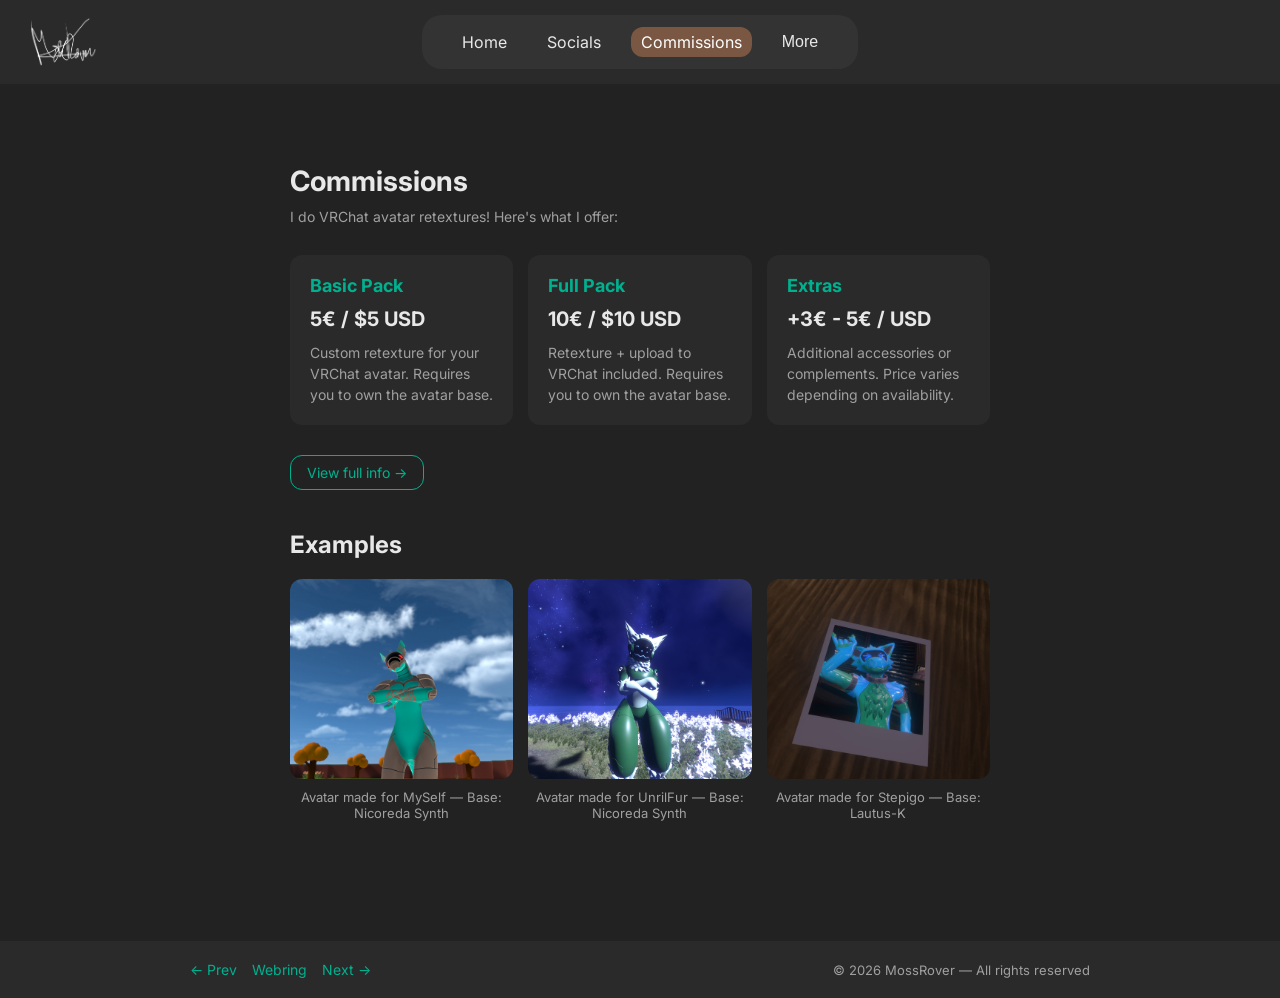
==== commissions.html @ 7683f743 "1st commit new moss website" ====
<head>
  <meta charset="UTF-8">
  <meta name="viewport" content="width=device-width, initial-scale=1.0">
  <meta name="color-scheme" content="dark">
  <style>html, body { background-color: #222222; visibility: hidden; }</style>
  <title>moss's spaceship</title>
  <link href="https://fonts.googleapis.com/css2?family=Inter:wght@400;500;600;700&display=swap" rel="stylesheet">
  <link rel="stylesheet" href="https://cdnjs.cloudflare.com/ajax/libs/font-awesome/6.6.0/css/all.min.css">
  <link rel="stylesheet" href="styles.css">
</head>
<body>

<header>
  <a href="index.html" class="logo">
    <img src="assets/others/mossrover_sign_logo.png" alt="Logo">
  </a>
  <nav class="navbar">
    <a href="index.html">Home</a>
    <a href="socials.html">Socials</a>
    <a href="commissions.html" class="active">Commissions</a>
    <div class="dropdown">
      <button class="dropdown-btn" onclick="toggleMenu()">More</button>
      <div class="dropdown-menu">
        <a href="tech.html">My Tech</a>
        <a href="#">WIP 🚧</a>
      </div>
    </div>
  </nav>
</header>

<main>
  <div class="commissions-container">
    <h1>Commissions</h1>
    <p>I do VRChat avatar retextures! Here's what I offer:</p>

    <div class="pricing-cards">
      <div class="pricing-card">
        <h2>Basic Pack</h2>
        <p class="price">5€ / $5 USD</p>
        <p>Custom retexture for your VRChat avatar. Requires you to own the avatar base.</p>
      </div>
      <div class="pricing-card">
        <h2>Full Pack</h2>
        <p class="price">10€ / $10 USD</p>
        <p>Retexture + upload to VRChat included. Requires you to own the avatar base.</p>
      </div>
      <div class="pricing-card">
        <h2>Extras</h2>
        <p class="price">+3€ - 5€ / USD</p>
        <p>Additional accessories or complements. Price varies depending on availability.</p>
      </div>
    </div>

    <a href="https://commissions.m055-r0-v3r.com" target="_blank" class="commission-btn">View full info →</a>

    <h2 class="examples-title">Examples</h2>
    <div class="examples-grid">
      <div class="example-card">
        <a onclick="openLightbox(0)" class="gallery-item">
          <img src="assets/commissions_photos/moss_synth_avatar.png" class="example-img">
        </a>
        <p>Avatar made for MySelf — Base: Nicoreda Synth</p>
      </div>
      <div class="example-card">
        <a onclick="openLightbox(1)" class="gallery-item">
          <img src="assets/commissions_photos/unril_protogen_avatar.png" class="example-img">
        </a>
        <p>Avatar made for UnrilFur — Base: Nicoreda Synth</p>
      </div>
      <div class="example-card">
        <a onclick="openLightbox(2)" class="gallery-item">
          <img src="assets/commissions_photos/stepigo_lautus-k_avatar.png" class="example-img">
        </a>
        <p>Avatar made for Stepigo — Base: Lautus-K</p>
      </div>
    </div>
  </div>
</main>

<div class="lightbox" id="lightbox" onclick="handleLightboxClick(event)">
  <a class="lightbox-close" onclick="closeLightbox()"></a>
  <button class="lightbox-prev" onclick="prevImage()">&#8592;</button>
  <div class="lightbox-content">
    <img id="lightbox-img" src="" alt="">
    <p id="lightbox-desc"></p>
  </div>
  <button class="lightbox-next" onclick="nextImage()">&#8594;</button>
</div>

<footer>
  <div class="footer-content">
    <div class="footer-webring">
      <a href="https://protogen.chat/webring/m055-r0-v3r.com/previous">← Prev</a>
      <a href="https://protogen.chat/webring">Webring</a>
      <a href="https://protogen.chat/webring/m055-r0-v3r.com/next">Next →</a>
    </div>
    <p class="footer-copy">© 2026 MossRover — All rights reserved</p>
  </div>
</footer>

<script>
  document.addEventListener('DOMContentLoaded', function() {
    document.fonts.ready.then(function() {
      document.body.style.visibility = 'visible';
    });
  });

  function toggleMenu() {
    const menu = document.querySelector('.dropdown-menu');
    menu.classList.toggle('active');
  }

  const images = [
    { src: "assets/commissions_photos/moss_synth_avatar.png", desc: "Avatar made for MySelf — Base: Nicoreda Synth" },
    { src: "assets/commissions_photos/unril_protogen_avatar.png", desc: "Avatar made for UnrilFur — Base: Nicoreda Protogen" },
    { src: "assets/commissions_photos/stepigo_lautus-k_avatar.png", desc: "Avatar made for Stepigo — Base: Lautus-K" }
  ];

  let currentIndex = 0;

  function openLightbox(index) {
    currentIndex = index;
    document.getElementById('lightbox-img').src = images[currentIndex].src;
    document.getElementById('lightbox-desc').textContent = images[currentIndex].desc;
    document.getElementById('lightbox').classList.add('active');
  }

  function closeLightbox() {
    document.getElementById('lightbox').classList.remove('active');
  }

  function handleLightboxClick(event) {
    if (event.target === document.getElementById('lightbox')) {
      closeLightbox();
    }
  }

  function nextImage() {
    currentIndex = (currentIndex + 1) % images.length;
    document.getElementById('lightbox-img').src = images[currentIndex].src;
    document.getElementById('lightbox-desc').textContent = images[currentIndex].desc;
  }

  function prevImage() {
    currentIndex = (currentIndex - 1 + images.length) % images.length;
    document.getElementById('lightbox-img').src = images[currentIndex].src;
    document.getElementById('lightbox-desc').textContent = images[currentIndex].desc;
  }

  document.addEventListener('keydown', function(event) {
    if (event.key === 'Escape') {
      closeLightbox();
    }
    if (event.key === 'ArrowRight') {
      nextImage();
    }
    if (event.key === 'ArrowLeft') {
      prevImage();
    }
  });

  function openLightbox(index) {
    currentIndex = index;
    document.getElementById('lightbox-img').src = images[currentIndex].src;
    document.getElementById('lightbox-desc').textContent = images[currentIndex].desc;
    document.getElementById('lightbox').classList.add('active');
    document.body.style.overflow = 'hidden'; // evita el scroll mientras está abierto
    window.scrollTo(0, 0);  // añade esto
  }

  function closeLightbox() {
    document.getElementById('lightbox').classList.remove('active');
    document.body.style.overflow = ''; // restaura el scroll
  }
</script>

</body>
</html>
---- styles.css ----
* {
    margin: 0;
    padding: 0;
    box-sizing: border-box;
}

html {
    scroll-behavior: smooth;
    background-color: #222222;
}

html, body {
    overflow-x: hidden;
}

body {
    background-color: #222222;
    font-family: 'Inter', sans-serif;
}

header {
    background-color: #2a2a2a;
    display: grid;
    grid-template-columns: 1fr auto 1fr;
    align-items: center;
    padding: 15px 30px;
    width: 100%;
    animation: slideDown 0.6s ease forwards;
}

.navbar {
    background-color: #333333;
    border-radius: 20px;
    padding: 12px 30px;
    display: flex;
    gap: 20px;
    align-items: center;
    margin: 0 auto;
}

.navbar a {
    text-decoration: none;
    color: #e8e8e8;
    font-size: 16px;
    padding: 5px 10px;
    border-radius: 12px;
    transition: background-color 0.2s ease;
}

.navbar a:hover, .navbar a.active {
    background-color: #795743;
    color: #ffffff;
}

.dropdown {
    position: relative;
}

.dropdown-btn {
    background: none;
    border: none;
    font-size: 16px;
    color: #e8e8e8;
    cursor: pointer;
    padding: 5px 10px;
    border-radius: 12px;
    transition: background-color 0.2s ease;
}

.dropdown-btn:hover, .dropdown-btn.active {
    background-color: #795743;
    color: #ffffff;
}

.dropdown-menu {
    display: none;
    position: absolute;
    top: 100%;
    left: 0;
    background-color: #2a2a2a;
    border-radius: 8px;
    padding: 8px;
    flex-direction: column;
    gap: 5px;
    min-width: 120px;
    white-space: nowrap;
}

.dropdown-menu.active {
    display: flex;
}

.dropdown-menu a {
    text-decoration: none;
    color: #e8e8e8;
    font-size: 14px;
    padding: 4px 8px;
    border-radius: 6px;
}

.dropdown-menu a:hover {
    background-color: #795743;
    color: #ffffff;
}

main {
    padding: 40px;
    display: flex;
    flex-direction: column;
    align-items: center;
    gap: 20px;
    animation: slideFromTop 0.4s ease forwards;
}

.hero {
    min-height: 75vh;
    display: flex;
    align-items: center;
    justify-content: center;
    width: 100%;
}

.card {
    background-color: #2a2a2a;
    border-radius: 16px;
    padding: 40px;
    display: flex;
    flex-direction: row;
    align-items: center;
    gap: 30px;
    width: 65%;
    will-change: filter;
}

.card img {
    width: 200px;
    height: 200px;
    border-radius: 16px;
    flex-shrink: 0;
}

.card-text h1 {
    font-size: 22px;
    color: #00b18f;
}

.card-text p {
    font-size: 14px;
    color: #a0a0a0;
}

.card-large {
    width: 70%;
    flex-direction: column;
    align-items: flex-start;
    gap: 10px;
}

.card-large h2 {
    font-size: 18px;
    color: #00b18f;
    margin-bottom: 5px;
    margin-top: 20px;
}

.card-large p {
    font-size: 14px;
    color: #a0a0a0;
    line-height: 1.6;
}

.scroll-btn {
    display: inline-block;
    margin-top: 10px;
    text-decoration: none;
    color: #00b18f;
    font-size: 14px;
    border: 1px solid #00b18f;
    padding: 5px 12px;
    border-radius: 12px;
}

.scroll-btn:hover {
    background-color: #00b18f;
    color: #ffffff;
}

.socials-container {
    padding: 40px;
    width: 65%;
}

.socials-container h1 {
    font-size: 28px;
    color: #e8e8e8;
    margin-bottom: 20px;
}

.socials-grid {
    display: grid;
    grid-template-columns: repeat(3, 1fr);
    gap: 15px;
}

.social-card {
    background-color: #2a2a2a;
    border-radius: 12px;
    padding: 20px;
    text-align: center;
    text-decoration: none;
    color: #e8e8e8;
    font-size: 16px;
    font-weight: bold;
    display: flex;
    flex-direction: column;
    align-items: center;
    gap: 8px;
    transition: background-color 0.2s ease;
    will-change: filter;
}

.social-card i {
    font-size: 28px;
}

.social-card:hover {
    background-color: #795743;
    color: #ffffff;
}

.cool-sites {
    margin-top: 40px;
}

.cool-sites h2 {
    font-size: 24px;
    color: #e8e8e8;
    margin-bottom: 10px;
}

.cool-sites p {
    font-size: 14px;
    color: #a0a0a0;
    margin-bottom: 20px;
}

.cool-sites-grid {
    display: flex;
    flex-wrap: wrap;
    gap: 10px;
}

.cool-site-banner {
    background-color: #2a2a2a;
    border-radius: 8px;
    width: 120px;
    height: 40px;
    display: flex;
    align-items: center;
    justify-content: center;
    text-decoration: none;
    color: #e8e8e8;
    font-size: 12px;
    transition: background-color 0.2s ease;
    will-change: filter;
}

.cool-site-banner:hover {
    background-color: #795743;
}

.cool-site-banner img {
    width: 100%;
    height: 100%;
    object-fit: cover;
    border-radius: 8px;
}

.logo img {
    height: 50px;
    width: auto;
}

.commissions-container {
    padding: 40px;
    width: 65%;
}

.commissions-container h1 {
    font-size: 28px;
    color: #e8e8e8;
    margin-bottom: 10px;
}

.commissions-container > p {
    font-size: 14px;
    color: #a0a0a0;
    margin-bottom: 30px;
}

.pricing-cards {
    display: grid;
    grid-template-columns: repeat(3, 1fr);
    gap: 15px;
    margin-bottom: 30px;
}

.pricing-card {
    background-color: #2a2a2a;
    border-radius: 12px;
    padding: 20px;
    display: flex;
    flex-direction: column;
    gap: 8px;
    will-change: filter;
}

.pricing-card h2 {
    font-size: 18px;
    color: #00b18f;
}

.pricing-card .price {
    font-size: 20px;
    font-weight: bold;
    color: #e8e8e8;
}

.pricing-card p {
    font-size: 14px;
    color: #a0a0a0;
    line-height: 1.5;
}

.commission-btn {
    display: inline-block;
    margin-bottom: 40px;
    text-decoration: none;
    color: #00b18f;
    font-size: 14px;
    border: 1px solid #00b18f;
    padding: 8px 16px;
    border-radius: 12px;
    transition: background-color 0.2s ease;
}

.commission-btn:hover {
    background-color: #00b18f;
    color: #ffffff;
}

.examples-title {
    font-size: 24px;
    color: #e8e8e8;
    margin-bottom: 20px;
}

.examples-grid {
    display: grid;
    grid-template-columns: repeat(3, 1fr);
    gap: 15px;
}

.example-card {
    display: flex;
    flex-direction: column;
    gap: 10px;
}

.example-placeholder {
    width: 100%;
    height: 200px;
    background-color: #333333;
    border-radius: 12px;
}

.example-card p {
    font-size: 13px;
    color: #a0a0a0;
    text-align: center;
}

.tech-container {
    padding: 40px;
    width: 65%;
}

.tech-container h1 {
    font-size: 28px;
    color: #e8e8e8;
    margin-bottom: 30px;
}

.tech-section {
    margin-bottom: 30px;
}

.tech-section h2 {
    font-size: 20px;
    color: #e8e8e8;
    margin-bottom: 15px;
}

.tech-card {
    background-color: #2a2a2a;
    border-radius: 16px;
    padding: 20px;
    display: flex;
    flex-direction: column;
    gap: 10px;
    will-change: filter;
}

.tech-row {
    display: flex;
    gap: 20px;
    font-size: 14px;
    border-bottom: 1px solid #333333;
    padding-bottom: 10px;
}

.tech-row:last-child {
    border-bottom: none;
    padding-bottom: 0;
}

.tech-label {
    font-weight: bold;
    color: #00b18f;
    min-width: 180px;
}

.tech-value {
    color: #a0a0a0;
}

.gallery-item {
    display: block;
    cursor: pointer;
}

.gallery {
    display: flex;
    gap: 15px;
    margin-top: 10px;
    flex-wrap: wrap;
}

.gallery-placeholder {
    width: 150px;
    height: 150px;
    background-color: #333333;
    border-radius: 12px;
}

.gallery-img {
    width: 150px;
    height: 150px;
    object-fit: cover;
    border-radius: 12px;
    cursor: pointer;
}

.lightbox {
    display: none;
    position: fixed;
    top: 0;
    left: 0;
    width: 100vw;
    height: 100vh;
    background-color: rgba(0, 0, 0, 0.9);
    z-index: 999;
    align-items: center;
    justify-content: center;
    overflow: hidden;
}

.lightbox.active {
    display: flex;
}

.lightbox img {
    max-width: 80%;
    max-height: 80%;
    border-radius: 12px;
}

.lightbox-close {
    position: fixed;
    top: 0;
    left: 0;
    width: 100%;
    height: 100%;
    z-index: -1;
    cursor: pointer;
}

.lightbox-prev, .lightbox-next {
    background: none;
    border: none;
    color: white;
    font-size: 40px;
    cursor: pointer;
    padding: 20px;
    z-index: 1000;
}

.lightbox-prev:hover, .lightbox-next:hover {
    color: #00b18f;
}

.lightbox-content {
    display: flex;
    flex-direction: column;
    align-items: center;
    gap: 10px;
}

#lightbox-desc {
    color: #e8e8e8;
    font-size: 14px;
    text-align: center;
}

@keyframes softIn {
    from {
        filter: blur(3px);
        opacity: 0.5;
    }
    to {
        filter: blur(0px);
        opacity: 1;
    }
}

@keyframes slideFromTop {
    from {
        opacity: 0;
        transform: translateY(-20px);
    }
    to {
        opacity: 1;
        transform: translateY(0px);
    }
}

@keyframes slideDown {
    from {
        opacity: 0;
        transform: translateY(-100%);
    }
    to {
        opacity: 1;
        transform: translateY(0);
    }
}

@keyframes fadeSlideUp {
    from {
        opacity: 0;
        transform: translateY(20px);
    }
    to {
        opacity: 1;
        transform: translateY(0);
    }
}

footer {
    background-color: #2a2a2a;
    padding: 20px 40px;
    margin-top: 40px;
    width: 100%;
}

.footer-content {
    display: flex;
    justify-content: space-between;
    align-items: center;
    max-width: 900px;
    margin: 0 auto;
}

.footer-webring {
    display: flex;
    align-items: center;
    gap: 15px;
    color: #a0a0a0;
    font-size: 14px;
}

.footer-webring a {
    text-decoration: none;
    color: #00b18f;
    transition: color 0.2s ease;
}

.footer-webring a:hover {
    color: #795743;
}

.footer-copy {
    font-size: 13px;
    color: #a0a0a0;
}

.example-img {
    width: 100%;
    height: 200px;
    object-fit: cover;
    border-radius: 12px;
    cursor: pointer;
}
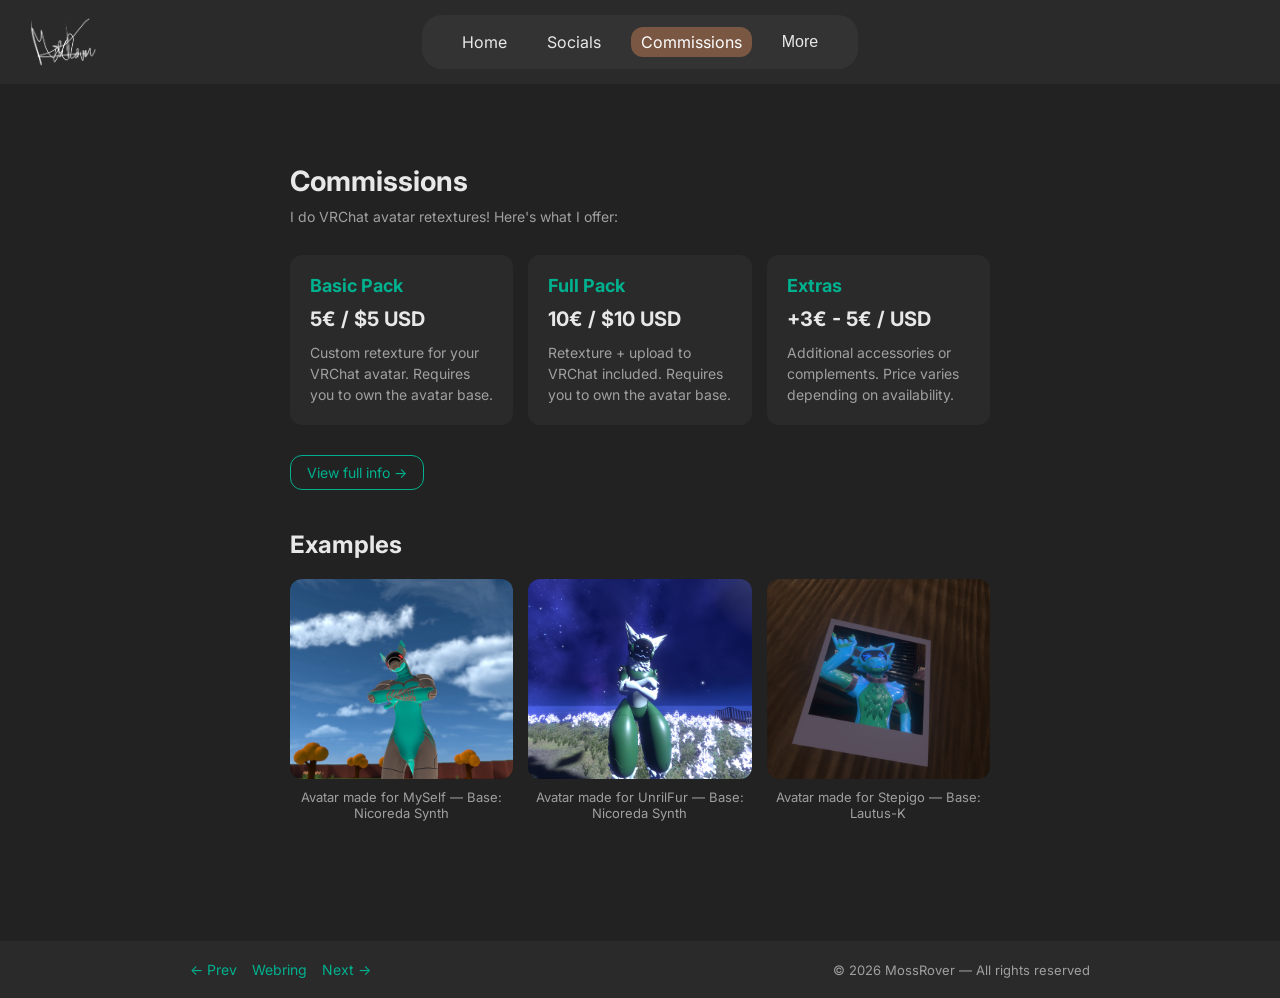
==== commit 600e71c6: "added favicon/tab icon" ====
--- a/commissions.html
+++ b/commissions.html
@@ -7,6 +7,7 @@
   <link href="https://fonts.googleapis.com/css2?family=Inter:wght@400;500;600;700&display=swap" rel="stylesheet">
   <link rel="stylesheet" href="https://cdnjs.cloudflare.com/ajax/libs/font-awesome/6.6.0/css/all.min.css">
   <link rel="stylesheet" href="styles.css">
+  <link rel="icon" type="image/png" href="assets/others/moss.png">
 </head>
 <body>
 
--- a/styles.css
+++ b/styles.css
@@ -610,4 +610,72 @@
     object-fit: cover;
     border-radius: 12px;
     cursor: pointer;
+}
+
+@media (max-width: 768px) {
+    header {
+        grid-template-columns: auto 1fr;
+        padding: 10px 15px;
+    }
+
+    .navbar {
+        padding: 8px 15px;
+        gap: 10px;
+    }
+
+    .navbar a {
+        font-size: 13px;
+        padding: 4px 6px;
+    }
+
+    .card {
+        width: 90%;
+        flex-direction: column;
+        padding: 20px;
+    }
+
+    .card img {
+        width: 150px;
+        height: 150px;
+    }
+
+    .card-large {
+        width: 90%;
+    }
+
+    .socials-container {
+        width: 90%;
+        padding: 20px;
+    }
+
+    .socials-grid {
+        grid-template-columns: repeat(2, 1fr);
+    }
+
+    .commissions-container {
+        width: 90%;
+        padding: 20px;
+    }
+
+    .pricing-cards {
+        grid-template-columns: 1fr;
+    }
+
+    .examples-grid {
+        grid-template-columns: 1fr;
+    }
+
+    .tech-container {
+        width: 90%;
+        padding: 20px;
+    }
+
+    .tech-row {
+        flex-direction: column;
+        gap: 5px;
+    }
+
+    .tech-label {
+        min-width: unset;
+    }
 }
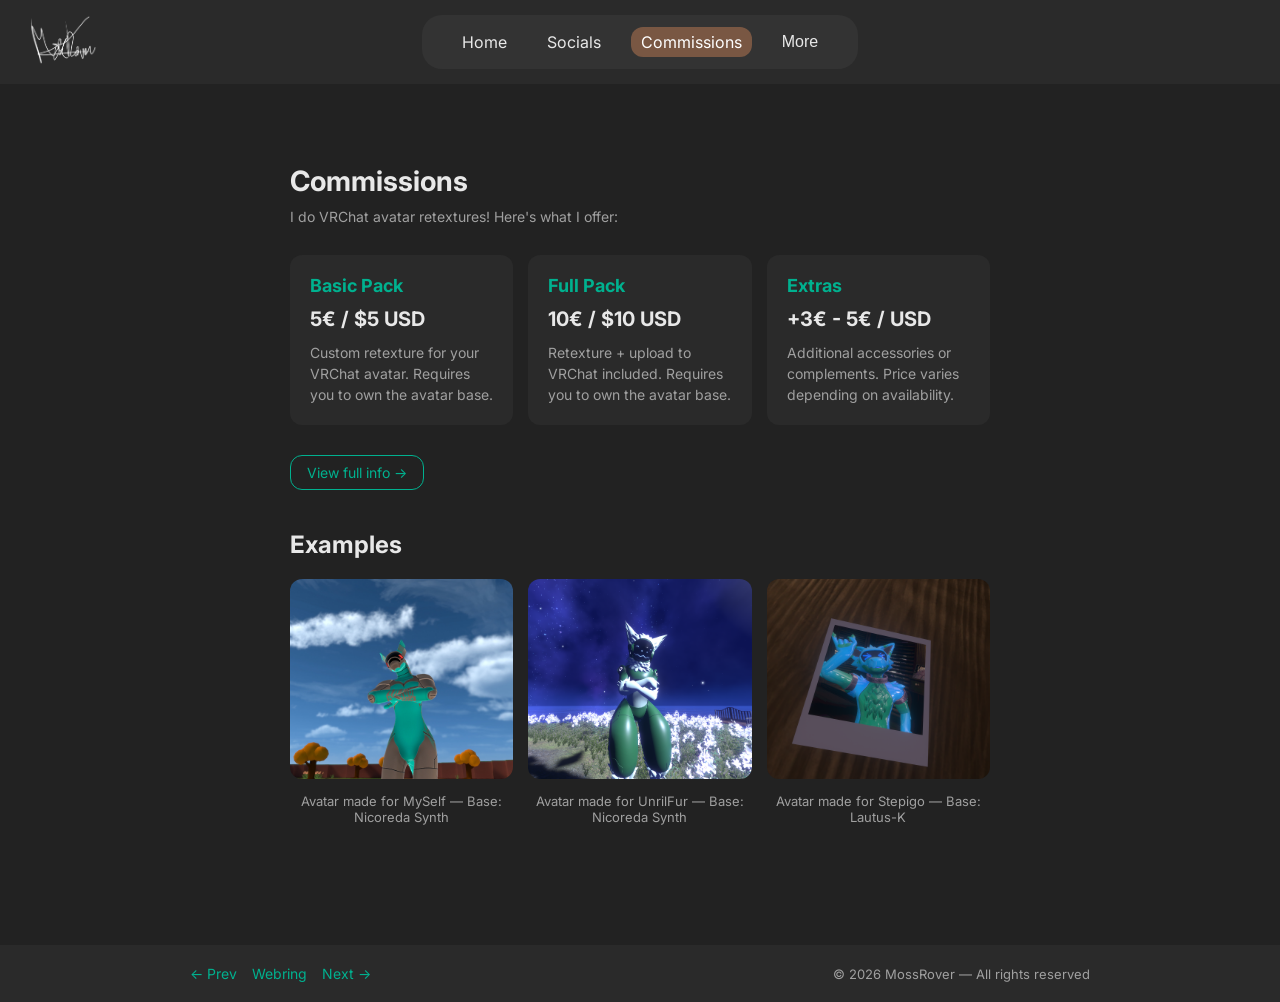
==== commit 76f2a936: "let's hope i have fixed the freaking safari problems RAH" ====
--- a/commissions.html
+++ b/commissions.html
@@ -1,179 +1,249 @@
-<head>
-  <meta charset="UTF-8">
-  <meta name="viewport" content="width=device-width, initial-scale=1.0">
-  <meta name="color-scheme" content="dark">
-  <style>html, body { background-color: #222222; visibility: hidden; }</style>
-  <title>moss's spaceship</title>
-  <link href="https://fonts.googleapis.com/css2?family=Inter:wght@400;500;600;700&display=swap" rel="stylesheet">
-  <link rel="stylesheet" href="https://cdnjs.cloudflare.com/ajax/libs/font-awesome/6.6.0/css/all.min.css">
-  <link rel="stylesheet" href="styles.css">
-  <link rel="icon" type="image/png" href="assets/others/moss.png">
-</head>
-<body>
-
-<header>
-  <a href="index.html" class="logo">
-    <img src="assets/others/mossrover_sign_logo.png" alt="Logo">
-  </a>
-  <nav class="navbar">
-    <a href="index.html">Home</a>
-    <a href="socials.html">Socials</a>
-    <a href="commissions.html" class="active">Commissions</a>
-    <div class="dropdown">
-      <button class="dropdown-btn" onclick="toggleMenu()">More</button>
-      <div class="dropdown-menu">
-        <a href="tech.html">My Tech</a>
-        <a href="#">WIP 🚧</a>
-      </div>
-    </div>
-  </nav>
-</header>
-
-<main>
-  <div class="commissions-container">
-    <h1>Commissions</h1>
-    <p>I do VRChat avatar retextures! Here's what I offer:</p>
-
-    <div class="pricing-cards">
-      <div class="pricing-card">
-        <h2>Basic Pack</h2>
-        <p class="price">5€ / $5 USD</p>
-        <p>Custom retexture for your VRChat avatar. Requires you to own the avatar base.</p>
-      </div>
-      <div class="pricing-card">
-        <h2>Full Pack</h2>
-        <p class="price">10€ / $10 USD</p>
-        <p>Retexture + upload to VRChat included. Requires you to own the avatar base.</p>
-      </div>
-      <div class="pricing-card">
-        <h2>Extras</h2>
-        <p class="price">+3€ - 5€ / USD</p>
-        <p>Additional accessories or complements. Price varies depending on availability.</p>
-      </div>
-    </div>
-
-    <a href="https://commissions.m055-r0-v3r.com" target="_blank" class="commission-btn">View full info →</a>
-
-    <h2 class="examples-title">Examples</h2>
-    <div class="examples-grid">
-      <div class="example-card">
-        <a onclick="openLightbox(0)" class="gallery-item">
-          <img src="assets/commissions_photos/moss_synth_avatar.png" class="example-img">
-        </a>
-        <p>Avatar made for MySelf — Base: Nicoreda Synth</p>
-      </div>
-      <div class="example-card">
-        <a onclick="openLightbox(1)" class="gallery-item">
-          <img src="assets/commissions_photos/unril_protogen_avatar.png" class="example-img">
-        </a>
-        <p>Avatar made for UnrilFur — Base: Nicoreda Synth</p>
-      </div>
-      <div class="example-card">
-        <a onclick="openLightbox(2)" class="gallery-item">
-          <img src="assets/commissions_photos/stepigo_lautus-k_avatar.png" class="example-img">
-        </a>
-        <p>Avatar made for Stepigo — Base: Lautus-K</p>
-      </div>
-    </div>
-  </div>
-</main>
-
-<div class="lightbox" id="lightbox" onclick="handleLightboxClick(event)">
-  <a class="lightbox-close" onclick="closeLightbox()"></a>
-  <button class="lightbox-prev" onclick="prevImage()">&#8592;</button>
-  <div class="lightbox-content">
-    <img id="lightbox-img" src="" alt="">
-    <p id="lightbox-desc"></p>
-  </div>
-  <button class="lightbox-next" onclick="nextImage()">&#8594;</button>
-</div>
-
-<footer>
-  <div class="footer-content">
-    <div class="footer-webring">
-      <a href="https://protogen.chat/webring/m055-r0-v3r.com/previous">← Prev</a>
-      <a href="https://protogen.chat/webring">Webring</a>
-      <a href="https://protogen.chat/webring/m055-r0-v3r.com/next">Next →</a>
-    </div>
-    <p class="footer-copy">© 2026 MossRover — All rights reserved</p>
-  </div>
-</footer>
-
-<script>
-  document.addEventListener('DOMContentLoaded', function() {
-    document.fonts.ready.then(function() {
-      document.body.style.visibility = 'visible';
-    });
-  });
-
-  function toggleMenu() {
-    const menu = document.querySelector('.dropdown-menu');
-    menu.classList.toggle('active');
-  }
-
-  const images = [
-    { src: "assets/commissions_photos/moss_synth_avatar.png", desc: "Avatar made for MySelf — Base: Nicoreda Synth" },
-    { src: "assets/commissions_photos/unril_protogen_avatar.png", desc: "Avatar made for UnrilFur — Base: Nicoreda Protogen" },
-    { src: "assets/commissions_photos/stepigo_lautus-k_avatar.png", desc: "Avatar made for Stepigo — Base: Lautus-K" }
-  ];
-
-  let currentIndex = 0;
-
-  function openLightbox(index) {
-    currentIndex = index;
-    document.getElementById('lightbox-img').src = images[currentIndex].src;
-    document.getElementById('lightbox-desc').textContent = images[currentIndex].desc;
-    document.getElementById('lightbox').classList.add('active');
-  }
-
-  function closeLightbox() {
-    document.getElementById('lightbox').classList.remove('active');
-  }
-
-  function handleLightboxClick(event) {
-    if (event.target === document.getElementById('lightbox')) {
-      closeLightbox();
-    }
-  }
-
-  function nextImage() {
-    currentIndex = (currentIndex + 1) % images.length;
-    document.getElementById('lightbox-img').src = images[currentIndex].src;
-    document.getElementById('lightbox-desc').textContent = images[currentIndex].desc;
-  }
-
-  function prevImage() {
-    currentIndex = (currentIndex - 1 + images.length) % images.length;
-    document.getElementById('lightbox-img').src = images[currentIndex].src;
-    document.getElementById('lightbox-desc').textContent = images[currentIndex].desc;
-  }
-
-  document.addEventListener('keydown', function(event) {
-    if (event.key === 'Escape') {
-      closeLightbox();
-    }
-    if (event.key === 'ArrowRight') {
-      nextImage();
-    }
-    if (event.key === 'ArrowLeft') {
-      prevImage();
-    }
-  });
-
-  function openLightbox(index) {
-    currentIndex = index;
-    document.getElementById('lightbox-img').src = images[currentIndex].src;
-    document.getElementById('lightbox-desc').textContent = images[currentIndex].desc;
-    document.getElementById('lightbox').classList.add('active');
-    document.body.style.overflow = 'hidden'; // evita el scroll mientras está abierto
-    window.scrollTo(0, 0);  // añade esto
-  }
-
-  function closeLightbox() {
-    document.getElementById('lightbox').classList.remove('active');
-    document.body.style.overflow = ''; // restaura el scroll
-  }
-</script>
-
-</body>
-</html>+<!doctype html>
+<html lang="es">
+    <head>
+        <meta charset="UTF-8" />
+        <meta name="viewport" content="width=device-width, initial-scale=1.0" />
+        <meta name="color-scheme" content="dark" />
+        <style>
+            html,
+            body {
+                background-color: #222222;
+                visibility: hidden;
+            }
+        </style>
+        <title>moss's spaceship</title>
+        <link
+            href="https://fonts.googleapis.com/css2?family=Inter:wght@400;500;600;700&display=swap"
+            rel="stylesheet"
+        />
+        <link
+            rel="stylesheet"
+            href="https://cdnjs.cloudflare.com/ajax/libs/font-awesome/6.6.0/css/all.min.css"
+        />
+        <link rel="stylesheet" href="styles.css" />
+        <link
+            rel="icon"
+            type="image/png"
+            href="assets/others/moss_website_logo.png"
+        />
+    </head>
+    <body>
+        <header>
+            <a href="index.html" class="logo">
+                <img src="assets/others/mossrover_sign_logo.png" alt="Logo" />
+            </a>
+            <nav class="navbar">
+                <a href="index.html">Home</a>
+                <a href="socials.html">Socials</a>
+                <a href="commissions.html" class="active">Commissions</a>
+                <div class="dropdown">
+                    <button class="dropdown-btn" onclick="toggleMenu()">
+                        More
+                    </button>
+                    <div class="dropdown-menu">
+                        <a href="tech.html">My Tech</a>
+                        <a href="#">WIP 🚧</a>
+                    </div>
+                </div>
+            </nav>
+        </header>
+
+        <main>
+            <div class="commissions-container">
+                <h1>Commissions</h1>
+                <p>I do VRChat avatar retextures! Here's what I offer:</p>
+
+                <div class="pricing-cards">
+                    <div class="pricing-card">
+                        <h2>Basic Pack</h2>
+                        <p class="price">5€ / $5 USD</p>
+                        <p>
+                            Custom retexture for your VRChat avatar. Requires
+                            you to own the avatar base.
+                        </p>
+                    </div>
+                    <div class="pricing-card">
+                        <h2>Full Pack</h2>
+                        <p class="price">10€ / $10 USD</p>
+                        <p>
+                            Retexture + upload to VRChat included. Requires you
+                            to own the avatar base.
+                        </p>
+                    </div>
+                    <div class="pricing-card">
+                        <h2>Extras</h2>
+                        <p class="price">+3€ - 5€ / USD</p>
+                        <p>
+                            Additional accessories or complements. Price varies
+                            depending on availability.
+                        </p>
+                    </div>
+                </div>
+
+                <a
+                    href="https://commissions.m055-r0-v3r.com"
+                    target="_blank"
+                    class="commission-btn"
+                    >View full info →</a
+                >
+
+                <h2 class="examples-title">Examples</h2>
+                <div class="examples-grid">
+                    <div class="example-card">
+                        <a onclick="openLightbox(0)" class="gallery-item">
+                            <img
+                                src="assets/commissions_photos/moss_synth_avatar.png"
+                                class="example-img"
+                            />
+                        </a>
+                        <p>Avatar made for MySelf — Base: Nicoreda Synth</p>
+                    </div>
+                    <div class="example-card">
+                        <a onclick="openLightbox(1)" class="gallery-item">
+                            <img
+                                src="assets/commissions_photos/unril_protogen_avatar.png"
+                                class="example-img"
+                            />
+                        </a>
+                        <p>Avatar made for UnrilFur — Base: Nicoreda Synth</p>
+                    </div>
+                    <div class="example-card">
+                        <a onclick="openLightbox(2)" class="gallery-item">
+                            <img
+                                src="assets/commissions_photos/stepigo_lautus-k_avatar.png"
+                                class="example-img"
+                            />
+                        </a>
+                        <p>Avatar made for Stepigo — Base: Lautus-K</p>
+                    </div>
+                </div>
+            </div>
+        </main>
+
+        <div
+            class="lightbox"
+            id="lightbox"
+            onclick="handleLightboxClick(event)"
+        >
+            <a class="lightbox-close" onclick="closeLightbox()"></a>
+            <button class="lightbox-prev" onclick="prevImage()">&#8592;</button>
+            <div class="lightbox-content">
+                <img id="lightbox-img" src="" alt="" />
+                <p id="lightbox-desc"></p>
+            </div>
+            <button class="lightbox-next" onclick="nextImage()">&#8594;</button>
+        </div>
+
+        <footer>
+            <div class="footer-content">
+                <div class="footer-webring">
+                    <a
+                        href="https://protogen.chat/webring/m055-r0-v3r.com/previous"
+                        >← Prev</a
+                    >
+                    <a href="https://protogen.chat/webring">Webring</a>
+                    <a href="https://protogen.chat/webring/m055-r0-v3r.com/next"
+                        >Next →</a
+                    >
+                </div>
+                <p class="footer-copy">
+                    © 2026 MossRover — All rights reserved
+                </p>
+            </div>
+        </footer>
+
+        <script>
+            document.addEventListener("DOMContentLoaded", function () {
+                document.fonts.ready.then(function () {
+                    document.body.style.visibility = "visible";
+                });
+            });
+
+            function toggleMenu() {
+                const menu = document.querySelector(".dropdown-menu");
+                menu.classList.toggle("active");
+            }
+
+            const images = [
+                {
+                    src: "assets/commissions_photos/moss_synth_avatar.png",
+                    desc: "Avatar made for MySelf — Base: Nicoreda Synth",
+                },
+                {
+                    src: "assets/commissions_photos/unril_protogen_avatar.png",
+                    desc: "Avatar made for UnrilFur — Base: Nicoreda Protogen",
+                },
+                {
+                    src: "assets/commissions_photos/stepigo_lautus-k_avatar.png",
+                    desc: "Avatar made for Stepigo — Base: Lautus-K",
+                },
+            ];
+
+            let currentIndex = 0;
+
+            function openLightbox(index) {
+                currentIndex = index;
+                document.getElementById("lightbox-img").src =
+                    images[currentIndex].src;
+                document.getElementById("lightbox-desc").textContent =
+                    images[currentIndex].desc;
+                document.getElementById("lightbox").classList.add("active");
+            }
+
+            function closeLightbox() {
+                document.getElementById("lightbox").classList.remove("active");
+            }
+
+            function handleLightboxClick(event) {
+                if (event.target === document.getElementById("lightbox")) {
+                    closeLightbox();
+                }
+            }
+
+            function nextImage() {
+                currentIndex = (currentIndex + 1) % images.length;
+                document.getElementById("lightbox-img").src =
+                    images[currentIndex].src;
+                document.getElementById("lightbox-desc").textContent =
+                    images[currentIndex].desc;
+            }
+
+            function prevImage() {
+                currentIndex =
+                    (currentIndex - 1 + images.length) % images.length;
+                document.getElementById("lightbox-img").src =
+                    images[currentIndex].src;
+                document.getElementById("lightbox-desc").textContent =
+                    images[currentIndex].desc;
+            }
+
+            document.addEventListener("keydown", function (event) {
+                if (event.key === "Escape") {
+                    closeLightbox();
+                }
+                if (event.key === "ArrowRight") {
+                    nextImage();
+                }
+                if (event.key === "ArrowLeft") {
+                    prevImage();
+                }
+            });
+
+            function openLightbox(index) {
+                currentIndex = index;
+                document.getElementById("lightbox-img").src =
+                    images[currentIndex].src;
+                document.getElementById("lightbox-desc").textContent =
+                    images[currentIndex].desc;
+                document.getElementById("lightbox").classList.add("active");
+                document.body.style.overflow = "hidden"; // evita el scroll mientras está abierto
+                window.scrollTo(0, 0); // añade esto
+            }
+
+            function closeLightbox() {
+                document.getElementById("lightbox").classList.remove("active");
+                document.body.style.overflow = ""; // restaura el scroll
+            }
+        </script>
+    </body>
+</html>
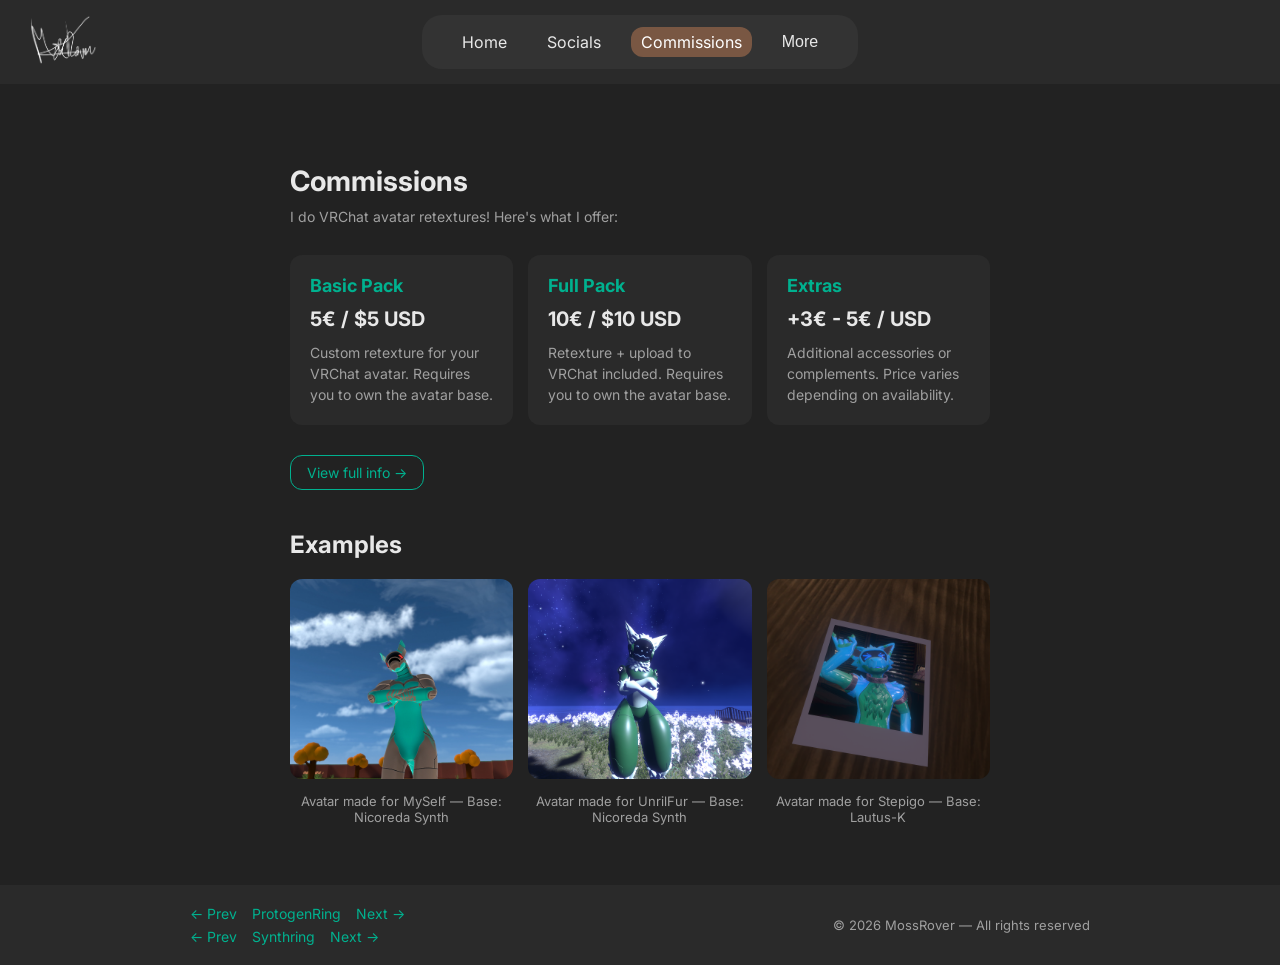
==== commit 2e70eadc: "added the Synthring to all sections of the website" ====
--- a/commissions.html
+++ b/commissions.html
@@ -134,23 +134,25 @@
             <button class="lightbox-next" onclick="nextImage()">&#8594;</button>
         </div>
 
-        <footer>
-            <div class="footer-content">
-                <div class="footer-webring">
-                    <a
-                        href="https://protogen.chat/webring/m055-r0-v3r.com/previous"
-                        >← Prev</a
-                    >
-                    <a href="https://protogen.chat/webring">Webring</a>
+   <footer>
+    <div class="footer-content">
+        <div style="display: flex; flex-direction: column; gap: 6px;">
+            <div class="footer-webring">
+                <a href="https://protogen.chat/webring/m055-r0-v3r.com/previous">← Prev</a>
+                    <a href="https://protogen.chat/webring">ProtogenRing</a>
                     <a href="https://protogen.chat/webring/m055-r0-v3r.com/next"
                         >Next →</a
                     >
-                </div>
-                <p class="footer-copy">
-                    © 2026 MossRover — All rights reserved
-                </p>
-            </div>
-        </footer>
+            </div>
+            <div class="footer-webring">
+                <a href="https://synth.download/ring/moss/previous">← Prev</a>
+                <a href="https://synth.download/ring">Synthring</a>
+                <a href="https://synth.download/ring/moss/next">Next →</a>
+            </div>
+        </div>
+        <p class="footer-copy">© 2026 MossRover — All rights reserved</p>
+    </div>
+</footer>
 
         <script>
             document.addEventListener("DOMContentLoaded", function () {
--- a/styles.css
+++ b/styles.css
@@ -7,15 +7,14 @@
 html {
     scroll-behavior: smooth;
     background-color: #222222;
-}
-
-html, body {
     overflow-x: hidden;
 }
 
 body {
     background-color: #222222;
-    font-family: 'Inter', sans-serif;
+    font-family: "Inter", sans-serif;
+    position: relative;
+    min-height: 100vh;
 }
 
 header {
@@ -47,7 +46,8 @@
     transition: background-color 0.2s ease;
 }
 
-.navbar a:hover, .navbar a.active {
+.navbar a:hover,
+.navbar a.active {
     background-color: #795743;
     color: #ffffff;
 }
@@ -67,7 +67,8 @@
     transition: background-color 0.2s ease;
 }
 
-.dropdown-btn:hover, .dropdown-btn.active {
+.dropdown-btn:hover,
+.dropdown-btn.active {
     background-color: #795743;
     color: #ffffff;
 }
@@ -104,7 +105,7 @@
 }
 
 main {
-    padding: 40px;
+    padding: 40px 40px 100px;
     display: flex;
     flex-direction: column;
     align-items: center;
@@ -495,7 +496,8 @@
     cursor: pointer;
 }
 
-.lightbox-prev, .lightbox-next {
+.lightbox-prev,
+.lightbox-next {
     background: none;
     border: none;
     color: white;
@@ -505,7 +507,8 @@
     z-index: 1000;
 }
 
-.lightbox-prev:hover, .lightbox-next:hover {
+.lightbox-prev:hover,
+.lightbox-next:hover {
     color: #00b18f;
 }
 
@@ -569,8 +572,9 @@
 footer {
     background-color: #2a2a2a;
     padding: 20px 40px;
-    margin-top: 40px;
     width: 100%;
+    position: absolute;
+    bottom: 0;
 }
 
 .footer-content {
@@ -678,4 +682,4 @@
     .tech-label {
         min-width: unset;
     }
-}+}
